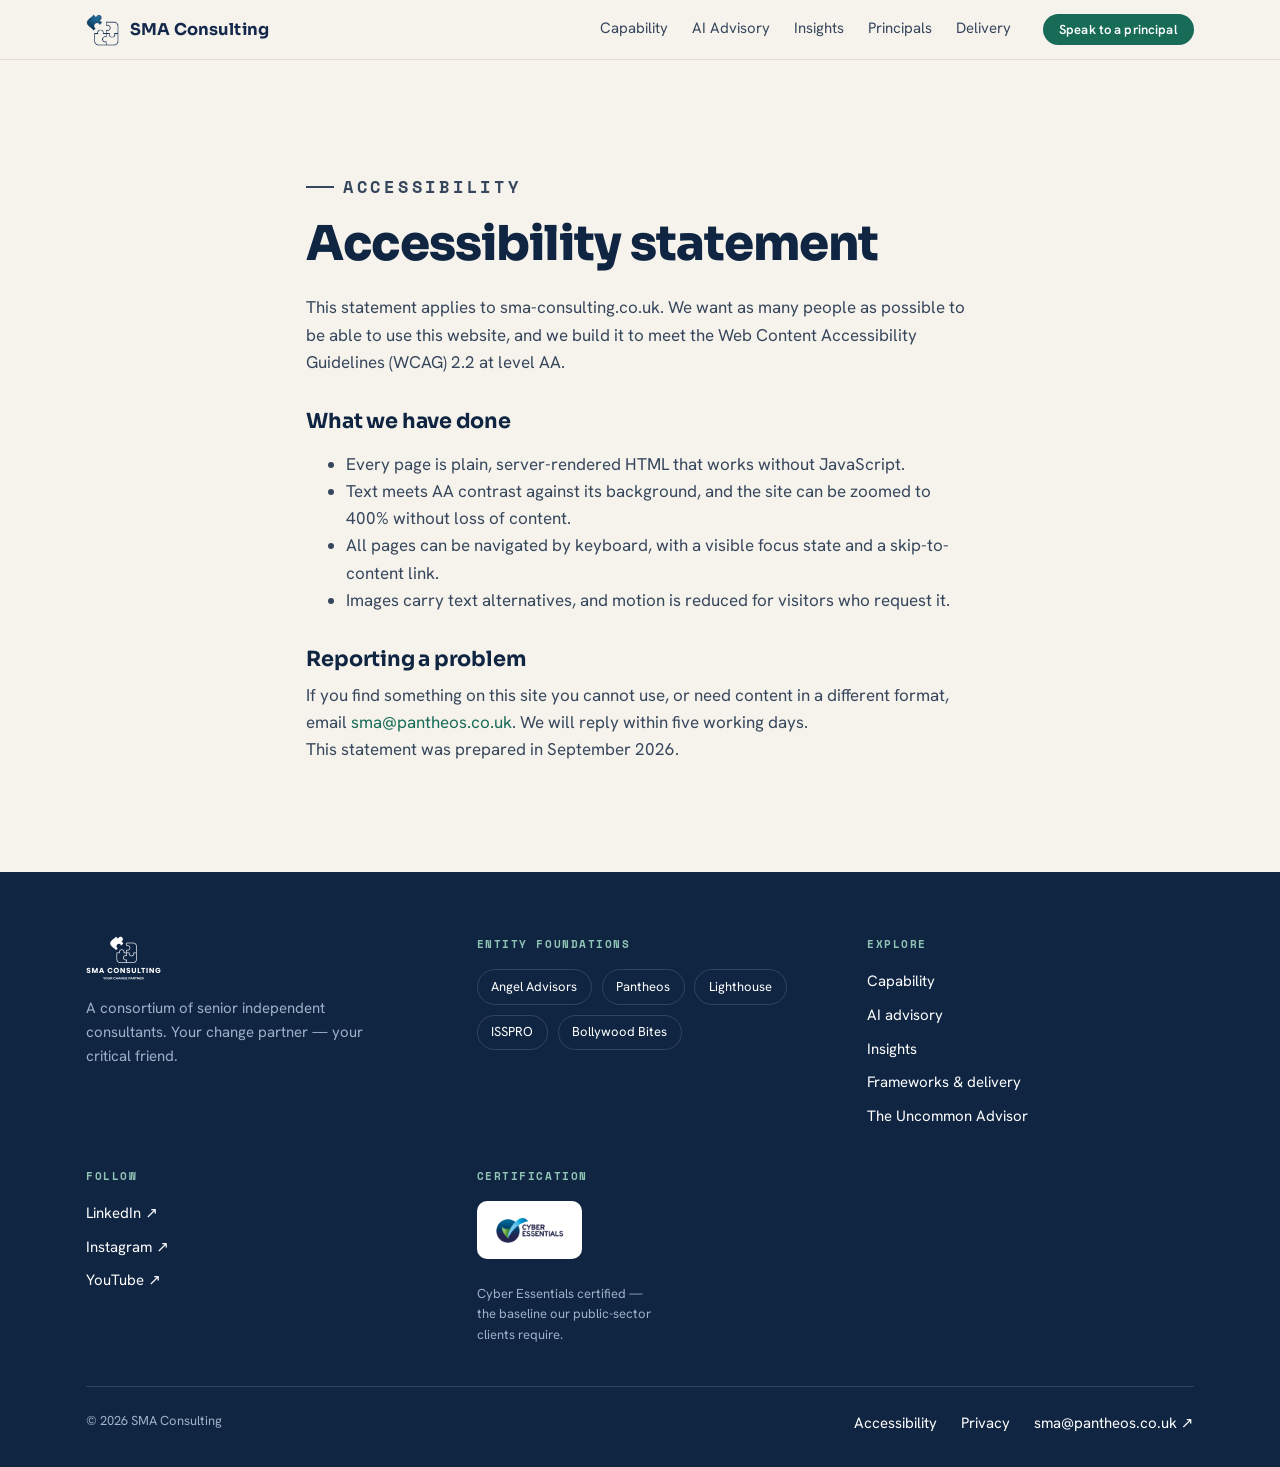
==== accessibility/index.html @ dd4bfb22 "Replace React site with static 2026 build from Claude Design Adds the AI advisory, insights (four ar" ====
<!DOCTYPE html>
<html lang="en-GB">
<head>
<meta charset="utf-8" />
<meta name="viewport" content="width=device-width, initial-scale=1" />
<title>Accessibility statement — SMA Consulting</title>
<meta name="description" content="Accessibility statement for sma-consulting.co.uk." />
<meta name="theme-color" content="#14294B" />
<link rel="canonical" href="https://sma-consulting.co.uk/accessibility/" />
<meta property="og:type" content="website" />
<meta property="og:site_name" content="SMA Consulting" />
<meta property="og:title" content="Accessibility statement — SMA Consulting" />
<meta property="og:description" content="Accessibility statement for sma-consulting.co.uk." />
<meta property="og:url" content="https://sma-consulting.co.uk/accessibility/" />
<meta property="og:image" content="https://sma-consulting.co.uk/assets/og-card.jpg" />
<meta property="og:image:width" content="1200" />
<meta property="og:image:height" content="630" />
<meta name="twitter:card" content="summary_large_image" />
<link rel="icon" type="image/png" sizes="32x32" href="../assets/favicon-32.png" />
<link rel="icon" type="image/png" sizes="512x512" href="../assets/favicon-512.png" />
<link rel="apple-touch-icon" href="../assets/apple-touch-icon.png" />
<link rel="preconnect" href="https://fonts.googleapis.com" />
<link rel="preconnect" href="https://fonts.gstatic.com" crossorigin />
<link rel="stylesheet" href="../styles.css" />
<link rel="stylesheet" href="../site.css" />
</head>
<body>
<a class="skip-link" href="#main">Skip to content</a><header class="site-header">
  <div class="sma-container site-header__inner">
    <a class="brand" href="../"><img src="../assets/logo-mark.webp" alt="" width="220" height="218" /><span>SMA Consulting</span></a>
    <div class="header-right">
      <nav class="nav" aria-label="Primary">
        <a href="../#capability">Capability</a>
        <a href="../ai-advisory/">AI Advisory</a>
        <a href="../insights/">Insights</a>
        <a href="../#principals">Principals</a>
        <a href="../#delivery">Delivery</a>
      </nav>
      <a href="../#contact" class="sma-btn sma-btn--accent sma-btn--sm">Speak to a principal</a>
    </div>
  </div>
</header>
<main id="main">
<section class="section">
  <div class="sma-container narrow legal">
    <p class="sma-eyebrow" style="margin-bottom: var(--space-4);">Accessibility</p>
    <h1 style="font-family: var(--font-display); font-weight: var(--fw-extra); font-size: var(--fs-h1); line-height: 1.12; letter-spacing: var(--ls-tight); color: var(--navy-900); margin: 0 0 var(--space-5);">Accessibility statement</h1>
    <p>This statement applies to sma-consulting.co.uk. We want as many people as possible to be able to use this website, and we build it to meet the Web Content Accessibility Guidelines (WCAG) 2.2 at level AA.</p>
    <h2>What we have done</h2>
    <ul>
      <li>Every page is plain, server-rendered HTML that works without JavaScript.</li>
      <li>Text meets AA contrast against its background, and the site can be zoomed to 400% without loss of content.</li>
      <li>All pages can be navigated by keyboard, with a visible focus state and a skip-to-content link.</li>
      <li>Images carry text alternatives, and motion is reduced for visitors who request it.</li>
    </ul>
    <h2>Reporting a problem</h2>
    <p>If you find something on this site you cannot use, or need content in a different format, email <a href="mailto:sma@pantheos.co.uk">sma@pantheos.co.uk</a>. We will reply within five working days.</p>
    <p>This statement was prepared in September 2026.</p>
  </div>
</section>
</main>
<footer class="site-footer">
  <div class="sma-container">
    <div class="site-footer__cols">
      <div class="footer-brand">
        <img src="../assets/logo-lockup-white.webp" alt="SMA Consulting" width="600" height="352" />
        <p>A consortium of senior independent consultants. Your change partner &mdash; your critical friend.</p>
      </div>
      <div>
        <div class="footer-head">Entity foundations</div>
        <ul class="chips"><li class="chip chip--on-ink">Angel Advisors</li><li class="chip chip--on-ink">Pantheos</li><li class="chip chip--on-ink">Lighthouse</li><li class="chip chip--on-ink">ISSPRO</li><li class="chip chip--on-ink">Bollywood Bites</li></ul>
      </div>
      <div>
        <div class="footer-head">Explore</div>
        <div class="footer-links">
          <a href="../#capability">Capability</a>
          <a href="../ai-advisory/">AI advisory</a>
          <a href="../insights/">Insights</a>
          <a href="../#delivery">Frameworks &amp; delivery</a>
          <a href="../#podcast">The Uncommon Advisor</a>
        </div>
      </div>
      <div>
        <div class="footer-head">Follow</div>
        <div class="footer-links">
          <a href="https://www.linkedin.com/company/sma-consulting-uk" target="_blank" rel="noopener">LinkedIn &#8599;</a>
          <a href="https://www.instagram.com/sma_consulting_uk/" target="_blank" rel="noopener">Instagram &#8599;</a>
          <a href="https://youtu.be/3t0z7GjU358" target="_blank" rel="noopener">YouTube &#8599;</a>
        </div>
      </div>
      <div>
        <div class="footer-head">Certification</div>
        <div class="cert-plate"><img src="../assets/cyber-essentials.webp" alt="Cyber Essentials certified" width="420" height="199" /></div>
        <p class="cert-note">Cyber Essentials certified &mdash; the baseline our public-sector clients require.</p>
      </div>
    </div>
    <div class="site-footer__base">
      <span>&copy; 2026 SMA Consulting</span>
      <div class="footer-links" style="flex-direction: row; gap: var(--space-5);">
        <a href="../accessibility/">Accessibility</a>
        <a href="../privacy/">Privacy</a>
        <a href="mailto:sma@pantheos.co.uk">sma@pantheos.co.uk &#8599;</a>
      </div>
    </div>
  </div>
</footer>
</body>
</html>
---- styles.css ----
/* ============================================================
   SMA CONSULTING — stylesheet entry point
   Links fonts + design-system tokens. Imports only.
   ============================================================ */

@import url("https://fonts.googleapis.com/css2?family=Hanken+Grotesk:wght@400;500;600;700;800&family=Sora:wght@400;500;600;700;800&family=Space+Mono:wght@400;700&display=swap");

@import "tokens/colors.css";
@import "tokens/typography.css";
@import "tokens/spacing.css";
@import "tokens/base.css";
@import "tokens/components.css";
---- site.css ----
/* ============================================================
   SMA CONSULTING — page layout
   Component classes live in tokens/components.css.
   This file carries page-level structure only.
   ============================================================ */

html { scroll-behavior: smooth; }
body { background: var(--surface-page); color: var(--text-body); font-family: var(--font-body); margin: 0; }

a { color: var(--text-link); }
a:hover { color: var(--accent-hover); }

:focus-visible { outline: none; box-shadow: var(--focus-ring); border-radius: 4px; }

.skip-link {
  position: absolute; left: -9999px; top: 0; z-index: 200;
  background: var(--navy-900); color: #fff; padding: 0.8rem 1.2rem;
  font-size: var(--fs-body-sm); border-radius: 0 0 8px 0;
}
.skip-link:focus { left: 0; color: #fff; }

/* ---------------- Header ---------------- */
.site-header {
  position: sticky; top: 0; z-index: 60;
  background: rgba(246, 243, 236, 0.93);
  backdrop-filter: blur(10px);
  border-bottom: 1px solid var(--border);
}
.site-header__inner {
  display: flex; align-items: center; justify-content: space-between;
  gap: var(--space-5); flex-wrap: wrap;
  padding-top: 0.85rem; padding-bottom: 0.85rem;
}
.brand { display: flex; align-items: center; gap: 0.7rem; text-decoration: none; }
.brand img { height: 32px; width: auto; }
.brand span {
  font-family: var(--font-display); font-weight: var(--fw-bold);
  font-size: 1.02rem; letter-spacing: 0.01em; color: var(--navy-800);
}
.header-right { display: flex; align-items: center; gap: var(--space-6); flex-wrap: wrap; }
.nav { display: flex; gap: var(--space-5); flex-wrap: wrap; font-size: var(--fs-body-sm); }
.nav a {
  color: var(--text-body); text-decoration: none;
  padding-bottom: 2px; border-bottom: 1px solid transparent;
  transition: color var(--dur-fast) var(--ease-std), border-color var(--dur-fast) var(--ease-std);
}
.nav a:hover { color: var(--navy-800); border-bottom-color: var(--accent); }
.nav a[aria-current] { color: var(--navy-800); font-weight: var(--fw-semibold); border-bottom-color: var(--accent); }

/* ---------------- Sections ---------------- */
.section { padding-block: var(--section-y); }
.section--tint { background: var(--surface-section); border-top: 1px solid var(--border); border-bottom: 1px solid var(--border); }
.section--rule { border-bottom: 1px solid var(--border); }
.section--ink { color: var(--text-on-ink); }
.ink-bg { background: radial-gradient(120% 90% at 50% 0%, #17335c 0%, var(--navy-900) 62%); }
.ink-bg--hero { background: radial-gradient(120% 95% at 72% 0%, #17335c 0%, var(--navy-900) 60%); }
.ink-bg--podcast { background: radial-gradient(110% 90% at 20% 0%, #17335c 0%, var(--navy-900) 65%); }

.section--ink h1, .section--ink h2 { color: #fff; }
.on-ink-muted { color: var(--text-on-ink-muted); }

/* ---------------- Hero ---------------- */
.hero { position: relative; overflow: hidden; padding-block: clamp(3.5rem, 2rem + 6vw, 7rem); }
.hero__watermark {
  position: absolute; right: -60px; top: 50%; transform: translateY(-50%);
  width: min(420px, 38vw); opacity: 0.06; pointer-events: none;
}
.hero__inner { position: relative; }
.hero h1 {
  font-family: var(--font-display); font-weight: var(--fw-extra);
  font-size: var(--fs-display-2); line-height: 1.05; letter-spacing: var(--ls-tight);
  color: #fff; margin: 0 0 var(--space-5); max-width: 16ch;
}
.hero__lead { font-size: var(--fs-lead); line-height: 1.5; max-width: 58ch; margin: 0 0 var(--space-7); }
.hero__actions { display: flex; flex-wrap: wrap; gap: var(--space-4); margin-bottom: clamp(2.5rem, 2rem + 3vw, 4rem); }
.hero__stats {
  display: grid; grid-template-columns: repeat(auto-fit, minmax(160px, 1fr));
  gap: var(--space-6); border-top: 1px solid var(--border-on-ink); padding-top: var(--space-6);
}

/* ---------------- Generic grids ---------------- */
.grid { display: grid; gap: var(--space-5); }
.grid--2 { grid-template-columns: repeat(auto-fit, minmax(300px, 1fr)); gap: var(--space-7) var(--space-9); }
.grid--cards { grid-template-columns: repeat(auto-fit, minmax(290px, 1fr)); }
.grid--cards-sm { grid-template-columns: repeat(auto-fit, minmax(250px, 1fr)); }
.grid--people { grid-template-columns: repeat(auto-fit, minmax(240px, 1fr)); }
.grid--four { grid-template-columns: repeat(auto-fit, minmax(230px, 1fr)); }
.align-center { align-items: center; }
.align-start { align-items: start; }

h2.section-title {
  font-family: var(--font-display); font-weight: var(--fw-bold);
  line-height: 1.15; letter-spacing: var(--ls-snug); color: var(--navy-900); margin: 0;
}
.section-head__lead { font-size: var(--fs-body); line-height: var(--lh-body); margin: 0; }
.head-row {
  display: flex; flex-wrap: wrap; align-items: flex-end;
  justify-content: space-between; gap: var(--space-5); margin-bottom: var(--space-7);
}

/* ---------------- Chips ---------------- */
.chips { list-style: none; margin: 0; padding: 0; display: flex; flex-wrap: wrap; gap: 0.6rem; }
.chip {
  font-family: var(--font-mono); font-size: 0.72rem; letter-spacing: 0.1em;
  text-transform: uppercase; color: var(--navy-800);
  border: 1px solid var(--border-strong); border-radius: var(--radius-pill);
  padding: 0.45rem 0.9rem;
}
.chip--card { background: var(--white); border-color: var(--border-card); letter-spacing: 0.08em; padding: 0.45rem 0.95rem; }
.chip--on-ink { color: #fff; border-color: var(--border-on-ink); font-family: var(--font-body); font-size: var(--fs-caption); text-transform: none; letter-spacing: 0; padding: 0.4rem 0.85rem; }

/* ---------------- Principals ---------------- */
.sma-principal__photo { aspect-ratio: 1 / 1; }

/* ---------------- Podcast ---------------- */
.podcast__hosts { display: flex; }
.podcast__host {
  width: 42px; height: 42px; border-radius: 50%;
  border: 2px solid var(--navy-900); background-color: var(--navy-700);
  background-size: cover; background-position: center top;
}
.podcast__host + .podcast__host { margin-left: -12px; }
.episode {
  display: grid; grid-template-columns: 132px 1fr; gap: var(--space-5);
  align-items: start; text-decoration: none;
  background: rgba(255, 255, 255, 0.05);
  border: 1px solid var(--border-on-ink); border-radius: var(--radius-lg);
  padding: var(--space-4);
  transition: background var(--dur) var(--ease-out), transform var(--dur) var(--ease-out);
}
.episode:hover { background: rgba(255, 255, 255, 0.1); transform: translateY(-3px); }
.episode__thumb { width: 100%; aspect-ratio: 16 / 9; border-radius: 10px; background: var(--navy-700); object-fit: cover; display: block; }
.episode__meta {
  display: flex; justify-content: space-between; gap: var(--space-4);
  font-family: var(--font-mono); font-size: 0.68rem; letter-spacing: 0.12em;
  text-transform: uppercase; color: var(--teal-300);
}
.episode__title { font-family: var(--font-display); font-size: 1.12rem; font-weight: var(--fw-bold); color: #fff; line-height: 1.25; }
@media (max-width: 560px) {
  .episode { grid-template-columns: 1fr; }
}

/* ---------------- Framework register ---------------- */
.fw-group__head {
  display: flex; align-items: baseline; justify-content: space-between;
  gap: var(--space-4); border-bottom: 1px solid var(--border-card); padding-bottom: var(--space-3);
}
.fw-group__label { font-family: var(--font-mono); font-size: 0.7rem; font-weight: var(--fw-bold); letter-spacing: 0.14em; text-transform: uppercase; color: var(--accent); }
.fw-group__count { font-family: var(--font-mono); font-size: 0.7rem; color: var(--text-faint); }
.fw-list { list-style: none; margin: 0; padding: 0; display: flex; flex-direction: column; gap: var(--space-4); }
.fw-list li { display: flex; flex-direction: column; gap: 3px; }
.fw-name { font-family: var(--font-display); font-size: 1rem; font-weight: var(--fw-semibold); color: var(--navy-900); }
.fw-contract { font-size: var(--fs-caption); color: var(--text-body); line-height: 1.45; }
.fw-ref { font-family: var(--font-mono); font-size: 0.72rem; letter-spacing: 0.08em; color: var(--text-muted); }

.stat-band {
  display: flex; flex-wrap: wrap; gap: var(--space-6) var(--space-8); align-items: baseline;
  background: var(--surface-tint); border-radius: var(--radius-lg);
  padding: var(--space-5) var(--space-6); margin-bottom: var(--space-7);
}
.stat-band .sma-stat__figure { font-size: 2.4rem; }

/* ---------------- Impact filter ---------------- */
.filters { display: flex; flex-wrap: wrap; gap: 0.5rem; margin-bottom: var(--space-6); }
.filter {
  font-family: var(--font-mono); font-size: 0.7rem; letter-spacing: 0.1em; text-transform: uppercase;
  cursor: pointer; padding: 0.5rem 0.95rem; border-radius: var(--radius-pill);
  border: 1px solid var(--border-strong); background: transparent; color: var(--text-body);
  transition: all var(--dur-fast) var(--ease-out);
}
.filter:hover { border-color: var(--navy-800); color: var(--navy-800); }
.filter[aria-pressed="true"] { border-color: var(--navy-800); background: var(--navy-800); color: #fff; }
.impact-card__top { display: flex; align-items: center; justify-content: space-between; gap: var(--space-4); }
.impact-card__kpi { font-family: var(--font-display); font-size: 1.3rem; font-weight: var(--fw-extra); color: var(--accent); letter-spacing: -0.02em; white-space: nowrap; }
.impact-card h3 { font-family: var(--font-display); font-size: 1.1rem; font-weight: var(--fw-bold); color: var(--navy-900); margin: 0; }
.impact-card p { font-size: var(--fs-body-sm); line-height: 1.6; color: var(--text-body); margin: 0; }
[hidden] { display: none !important; }

/* ---------------- Contact panel ---------------- */
.contact-panel { display: flex; flex-direction: column; border: 1px solid var(--border-on-ink); border-radius: var(--radius-lg); overflow: hidden; }
.contact-panel__row {
  display: flex; justify-content: space-between; gap: var(--space-5);
  padding: var(--space-4) var(--space-5); font-size: var(--fs-body-sm);
}
.contact-panel__row + .contact-panel__row { border-top: 1px solid var(--border-on-ink); }
.contact-panel__row strong { color: #fff; }

/* ---------------- Footer ---------------- */
.site-footer { background: var(--navy-900); color: var(--text-on-ink); padding-top: var(--space-9); padding-bottom: var(--space-6); }
.site-footer__cols {
  display: grid; grid-template-columns: repeat(auto-fit, minmax(230px, 1fr));
  gap: var(--space-7) var(--space-9); padding-bottom: var(--space-7);
  border-bottom: 1px solid var(--border-on-ink);
}
.footer-brand { display: flex; flex-direction: column; gap: var(--space-4); align-items: flex-start; }
.footer-brand img { height: 44px; width: auto; }
.footer-brand p { font-size: var(--fs-body-sm); line-height: 1.6; color: var(--text-on-ink-muted); margin: 0; max-width: 36ch; }
.footer-head {
  font-family: var(--font-mono); font-size: 0.68rem; font-weight: var(--fw-bold);
  letter-spacing: 0.14em; text-transform: uppercase; color: var(--teal-300); margin-bottom: var(--space-4);
}
.footer-links { display: flex; flex-direction: column; gap: 0.6rem; font-size: var(--fs-body-sm); }
.footer-links a { color: #fff; text-decoration: none; }
.footer-links a:hover { color: var(--teal-300); }
.cert-plate { background: #fff; border-radius: 10px; padding: 0.7rem 0.9rem; display: inline-block; }
.cert-plate img { height: 36px; width: auto; display: block; }
.cert-note { font-size: var(--fs-caption); color: var(--text-on-ink-muted); margin: var(--space-4) 0 0; max-width: 28ch; }
.site-footer__base {
  display: flex; flex-wrap: wrap; justify-content: space-between; gap: var(--space-4);
  padding-top: var(--space-5); font-size: var(--fs-caption); color: var(--text-on-ink-muted);
}
.site-footer__base a { color: #fff; text-decoration: none; }
.site-footer__base a:hover { color: var(--teal-300); }

/* ---------------- AI advisory page ---------------- */
.credibility {
  display: flex; flex-wrap: wrap; align-items: center; gap: 0.75rem var(--space-6);
  padding-top: 1.15rem; padding-bottom: 1.15rem;
  font-family: var(--font-mono); font-size: 0.7rem; letter-spacing: 0.11em;
  text-transform: uppercase; color: var(--text-muted);
}
.credibility .sep { color: var(--accent); }
.steps { list-style: none; margin: 0; padding: 0; display: grid; grid-template-columns: repeat(auto-fit, minmax(260px, 1fr)); gap: var(--space-6) var(--space-7); }
.step { display: flex; flex-direction: column; gap: 0.85rem; padding-top: var(--space-4); border-top: 2px solid var(--navy-800); }
.step--last { border-top-color: var(--accent); }
.step__no { font-family: var(--font-mono); font-size: var(--fs-caption); font-weight: var(--fw-bold); letter-spacing: 0.12em; color: var(--steel-500); }
.step--last .step__no { color: var(--accent); }
.step h3 { font-family: var(--font-display); font-size: 1.2rem; font-weight: var(--fw-bold); color: var(--navy-900); margin: 0; }
.step p { font-size: var(--fs-body-sm); line-height: 1.6; color: var(--text-body); margin: 0; }

.price-table { border-top: 1px solid var(--border-strong); }
.price-row {
  display: flex; flex-wrap: wrap; align-items: baseline; gap: 0.4rem var(--space-6);
  padding-block: var(--space-5); border-bottom: 1px solid var(--border);
}
.price-row__name { flex: 1 1 240px; font-family: var(--font-display); font-size: 1.1rem; font-weight: var(--fw-semibold); color: var(--navy-900); }
.price-row__desc { flex: 2 1 300px; font-size: var(--fs-body-sm); line-height: 1.55; color: var(--text-body); }
.price-row__fig { flex: 0 0 auto; margin-left: auto; font-family: var(--font-mono); font-size: var(--fs-body-sm); color: var(--accent); text-align: right; }

.faq { border-top: 1px solid var(--border-strong); }
.faq details { border-bottom: 1px solid var(--border); padding-block: var(--space-4); }
.faq summary {
  cursor: pointer; display: flex; justify-content: space-between; align-items: center; gap: var(--space-4);
  font-family: var(--font-display); font-size: 1.02rem; font-weight: var(--fw-semibold); color: var(--navy-900);
  list-style: none;
}
.faq summary::-webkit-details-marker { display: none; }
.faq summary .pm { font-family: var(--font-mono); font-size: 1.1rem; color: var(--accent); flex: none; }
.faq summary .pm::after { content: "+"; }
.faq details[open] summary .pm::after { content: "\2013"; }
.faq p { margin: var(--space-3) 0 0; font-size: var(--fs-body-sm); line-height: 1.65; color: var(--text-body); max-width: 62ch; }

.govern-band { display: grid; grid-template-columns: repeat(auto-fit, minmax(260px, 1fr)); gap: var(--space-5) var(--space-7); align-items: center; }

/* ---------------- Insights ---------------- */
.article-card { display: flex; flex-direction: column; gap: var(--space-4); padding: var(--space-6); text-decoration: none; }
.article-card__meta {
  display: flex; align-items: center; gap: var(--space-4);
  font-family: var(--font-mono); font-size: 0.68rem; letter-spacing: 0.12em; text-transform: uppercase;
}
.article-card__kind { color: var(--accent); }
.article-card__date, .article-card__read { color: var(--text-faint); }
.article-card__read { margin-left: auto; }
.article-card h2 { font-family: var(--font-display); font-size: 1.32rem; font-weight: var(--fw-bold); line-height: 1.25; letter-spacing: -0.015em; color: var(--navy-900); margin: 0; }
.article-card p { font-size: var(--fs-body-sm); line-height: 1.6; color: var(--text-body); margin: 0; }
.article-card__authors { font-size: var(--fs-caption); color: var(--text-muted); margin: 0; }
.article-card__foot {
  display: flex; align-items: center; gap: var(--space-5); margin-top: auto;
  padding-top: var(--space-4); border-top: 1px solid var(--border-card);
  font-size: var(--fs-body-sm); font-weight: var(--fw-semibold); color: var(--accent);
}

.prose { max-width: 720px; }
.prose h1 {
  font-family: var(--font-display); font-weight: var(--fw-extra); font-size: var(--fs-h1);
  line-height: 1.12; letter-spacing: var(--ls-tight); color: var(--navy-900); margin: 0 0 var(--space-4);
}
.prose h2 {
  font-family: var(--font-display); font-size: 1.22rem; font-weight: var(--fw-bold);
  line-height: 1.3; letter-spacing: -0.01em; color: var(--navy-900); margin: 2.4rem 0 0.9rem;
}
.prose p { font-size: 1.02rem; line-height: 1.75; color: var(--ink-700); margin: 0 0 1.1rem; text-wrap: pretty; }
.prose li { font-size: 1.02rem; line-height: 1.7; color: var(--ink-700); margin: 0 0 0.5rem; padding-left: 1.3rem; border-left: 2px solid var(--accent); list-style: none; }
.prose ul { margin: 0 0 1.1rem; padding: 0; display: flex; flex-direction: column; gap: 0.2rem; }
.prose .ref { font-size: 0.86rem; line-height: 1.6; color: var(--text-muted); margin: 0 0 0.6rem; padding-left: 1.6rem; text-indent: -1.6rem; }
.article-head__series { font-size: var(--fs-lead); line-height: 1.5; color: var(--text-body); margin: 0 0 var(--space-5); }
.article-head__authors { font-size: var(--fs-body-sm); color: var(--text-muted); margin: 0 0 var(--space-6); padding-bottom: var(--space-6); border-bottom: 1px solid var(--border-strong); }
.back-link {
  display: inline-block; font-family: var(--font-mono); font-size: 0.7rem;
  letter-spacing: 0.12em; text-transform: uppercase; color: var(--text-muted);
  text-decoration: none; margin-bottom: var(--space-6);
}
.back-link:hover { color: var(--accent); }
.episode-cta { margin-top: var(--space-8); display: flex; flex-wrap: wrap; align-items: center; justify-content: space-between; gap: var(--space-4); }
.episode-cta p { font-size: var(--fs-body-sm); color: var(--teal-800); margin: 0; max-width: 40ch; }

/* ---------------- Legal / 404 ---------------- */
.narrow { max-width: var(--container-narrow); }
.legal h2 { font-family: var(--font-display); font-size: 1.3rem; font-weight: var(--fw-bold); color: var(--navy-900); margin: 2rem 0 0.6rem; }
.legal p, .legal li { font-size: var(--fs-body); line-height: var(--lh-body); color: var(--ink-700); }

@media (prefers-reduced-motion: reduce) {
  html { scroll-behavior: auto; }
  *, *::before, *::after { transition-duration: 0.001ms !important; animation-duration: 0.001ms !important; }
}
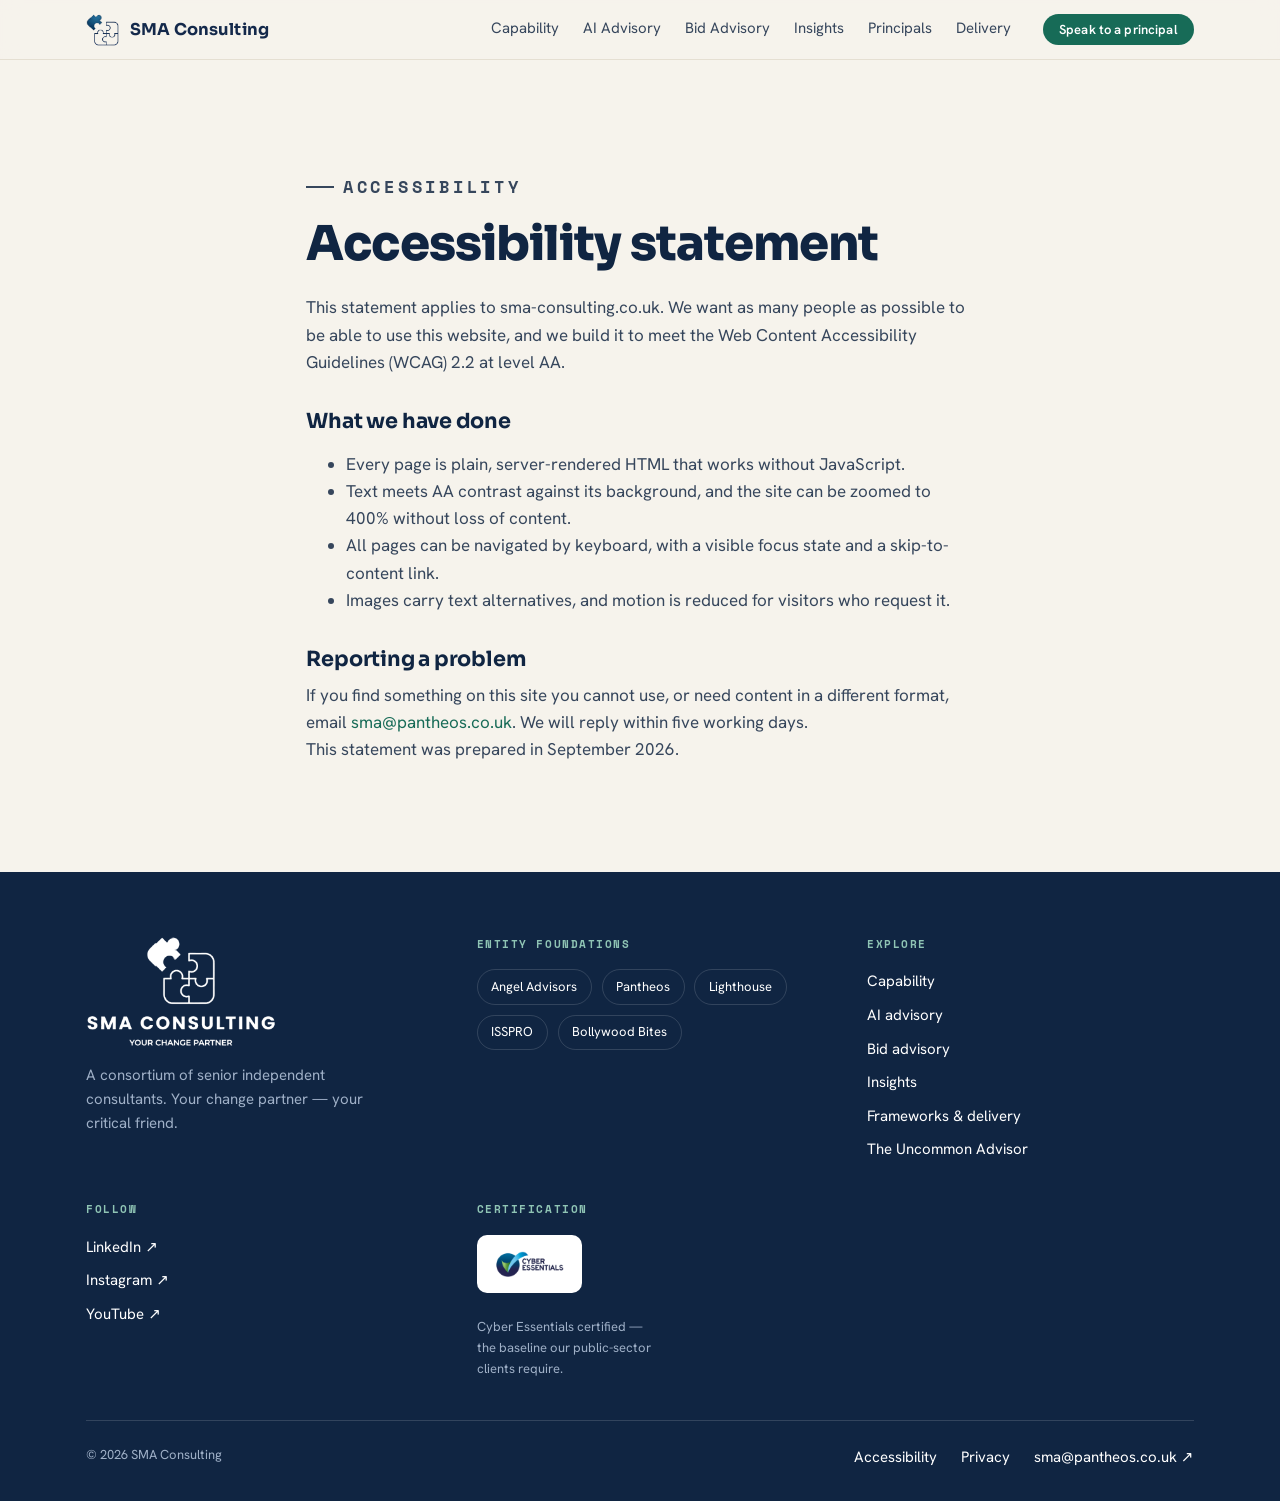
==== commit 8582c949: "Add Bid & Tender Advisory page and move homepage to seven service lines - New /bid-advisory/ page, b" ====
--- a/accessibility/index.html
+++ b/accessibility/index.html
@@ -32,6 +32,7 @@
       <nav class="nav" aria-label="Primary">
         <a href="../#capability">Capability</a>
         <a href="../ai-advisory/">AI Advisory</a>
+        <a href="../bid-advisory/">Bid Advisory</a>
         <a href="../insights/">Insights</a>
         <a href="../#principals">Principals</a>
         <a href="../#delivery">Delivery</a>
@@ -75,6 +76,7 @@
         <div class="footer-links">
           <a href="../#capability">Capability</a>
           <a href="../ai-advisory/">AI advisory</a>
+          <a href="../bid-advisory/">Bid advisory</a>
           <a href="../insights/">Insights</a>
           <a href="../#delivery">Frameworks &amp; delivery</a>
           <a href="../#podcast">The Uncommon Advisor</a>
--- a/site.css
+++ b/site.css
@@ -4,7 +4,7 @@
    This file carries page-level structure only.
    ============================================================ */
 
-html { scroll-behavior: smooth; }
+html { scroll-behavior: smooth; scroll-padding-top: 76px; }
 body { background: var(--surface-page); color: var(--text-body); font-family: var(--font-body); margin: 0; }
 
 a { color: var(--text-link); }
@@ -46,6 +46,36 @@
 }
 .nav a:hover { color: var(--navy-800); border-bottom-color: var(--accent); }
 .nav a[aria-current] { color: var(--navy-800); font-weight: var(--fw-semibold); border-bottom-color: var(--accent); }
+
+/* Mobile and tablet header (below 1100px, where six nav items stop fitting):
+   brand and call to action on one row, nav as a single swipeable row beneath,
+   so the sticky header stays compact. */
+@media (max-width: 1099px) {
+  html { scroll-padding-top: 112px; }
+  .site-header__inner { gap: 0.6rem var(--space-3); padding-top: 0.6rem; padding-bottom: 0.5rem; }
+  .header-right { display: contents; }
+  .brand { gap: 0.5rem; }
+  .brand img { height: 28px; }
+  .brand span { font-size: 0.95rem; }
+  .header-right > .sma-btn { padding: 0.5em 0.85em; font-size: 0.75rem; }
+  .nav {
+    order: 3; flex: 1 0 100%; flex-wrap: nowrap; gap: var(--space-5);
+    overflow-x: auto; scrollbar-width: none; -webkit-overflow-scrolling: touch;
+    -webkit-mask-image: linear-gradient(to right, #000 calc(100% - 28px), transparent);
+    mask-image: linear-gradient(to right, #000 calc(100% - 28px), transparent);
+    margin-inline: calc(-1 * var(--gutter, 20px)); padding-inline: var(--gutter, 20px);
+  }
+  .nav::-webkit-scrollbar { display: none; }
+  .nav a { flex: none; padding-block: 0.35rem 0.25rem; }
+}
+@media (max-width: 374px) {
+  .brand span { display: none; }
+}
+@media (max-width: 480px) {
+  .sma-btn--lg { white-space: normal; max-width: 100%; }
+  .footer-links a { overflow-wrap: anywhere; }
+  .contact-panel__row strong { overflow-wrap: anywhere; }
+}
 
 /* ---------------- Sections ---------------- */
 .section { padding-block: var(--section-y); }
@@ -74,18 +104,22 @@
 .hero__lead { font-size: var(--fs-lead); line-height: 1.5; max-width: 58ch; margin: 0 0 var(--space-7); }
 .hero__actions { display: flex; flex-wrap: wrap; gap: var(--space-4); margin-bottom: clamp(2.5rem, 2rem + 3vw, 4rem); }
 .hero__stats {
-  display: grid; grid-template-columns: repeat(auto-fit, minmax(160px, 1fr));
+  display: grid; grid-template-columns: repeat(auto-fit, minmax(min(160px, 100%), 1fr));
   gap: var(--space-6); border-top: 1px solid var(--border-on-ink); padding-top: var(--space-6);
 }
 
 /* ---------------- Generic grids ---------------- */
 .grid { display: grid; gap: var(--space-5); }
-.grid--2 { grid-template-columns: repeat(auto-fit, minmax(300px, 1fr)); gap: var(--space-7) var(--space-9); }
-.grid--cards { grid-template-columns: repeat(auto-fit, minmax(290px, 1fr)); }
-.grid--cards-sm { grid-template-columns: repeat(auto-fit, minmax(250px, 1fr)); }
-.grid--people { grid-template-columns: repeat(auto-fit, minmax(240px, 1fr)); }
-.grid--four { grid-template-columns: repeat(auto-fit, minmax(230px, 1fr)); }
+.grid--2 { grid-template-columns: repeat(auto-fit, minmax(min(300px, 100%), 1fr)); gap: var(--space-7) var(--space-9); }
+.grid--cards { grid-template-columns: repeat(auto-fit, minmax(min(290px, 100%), 1fr)); }
+.grid--cards-sm { grid-template-columns: repeat(auto-fit, minmax(min(250px, 100%), 1fr)); }
+.grid--people { grid-template-columns: repeat(auto-fit, minmax(min(240px, 100%), 1fr)); }
+.grid--four { grid-template-columns: repeat(auto-fit, minmax(min(230px, 100%), 1fr)); }
 .align-center { align-items: center; }
+.teaser-grid { grid-template-columns: repeat(2, minmax(0, 1fr)); gap: var(--space-4); }
+@media (max-width: 420px) { .teaser-grid { grid-template-columns: 1fr; } }
+/* Seven pillars plus the CTA card: let the CTA fill the last row when the grid has three columns. */
+@media (min-width: 996px) { .capability-cta { grid-column: span 2; } }
 .align-start { align-items: start; }
 
 h2.section-title {
@@ -138,6 +172,7 @@
 .episode__title { font-family: var(--font-display); font-size: 1.12rem; font-weight: var(--fw-bold); color: #fff; line-height: 1.25; }
 @media (max-width: 560px) {
   .episode { grid-template-columns: 1fr; }
+  .hero__watermark { display: none; }
 }
 
 /* ---------------- Framework register ---------------- */
@@ -188,12 +223,12 @@
 /* ---------------- Footer ---------------- */
 .site-footer { background: var(--navy-900); color: var(--text-on-ink); padding-top: var(--space-9); padding-bottom: var(--space-6); }
 .site-footer__cols {
-  display: grid; grid-template-columns: repeat(auto-fit, minmax(230px, 1fr));
+  display: grid; grid-template-columns: repeat(auto-fit, minmax(min(230px, 100%), 1fr));
   gap: var(--space-7) var(--space-9); padding-bottom: var(--space-7);
   border-bottom: 1px solid var(--border-on-ink);
 }
 .footer-brand { display: flex; flex-direction: column; gap: var(--space-4); align-items: flex-start; }
-.footer-brand img { height: 44px; width: auto; }
+.footer-brand img { width: 190px; height: auto; }
 .footer-brand p { font-size: var(--fs-body-sm); line-height: 1.6; color: var(--text-on-ink-muted); margin: 0; max-width: 36ch; }
 .footer-head {
   font-family: var(--font-mono); font-size: 0.68rem; font-weight: var(--fw-bold);
@@ -220,7 +255,7 @@
   text-transform: uppercase; color: var(--text-muted);
 }
 .credibility .sep { color: var(--accent); }
-.steps { list-style: none; margin: 0; padding: 0; display: grid; grid-template-columns: repeat(auto-fit, minmax(260px, 1fr)); gap: var(--space-6) var(--space-7); }
+.steps { list-style: none; margin: 0; padding: 0; display: grid; grid-template-columns: repeat(auto-fit, minmax(min(260px, 100%), 1fr)); gap: var(--space-6) var(--space-7); }
 .step { display: flex; flex-direction: column; gap: 0.85rem; padding-top: var(--space-4); border-top: 2px solid var(--navy-800); }
 .step--last { border-top-color: var(--accent); }
 .step__no { font-family: var(--font-mono); font-size: var(--fs-caption); font-weight: var(--fw-bold); letter-spacing: 0.12em; color: var(--steel-500); }
@@ -250,7 +285,7 @@
 .faq details[open] summary .pm::after { content: "\2013"; }
 .faq p { margin: var(--space-3) 0 0; font-size: var(--fs-body-sm); line-height: 1.65; color: var(--text-body); max-width: 62ch; }
 
-.govern-band { display: grid; grid-template-columns: repeat(auto-fit, minmax(260px, 1fr)); gap: var(--space-5) var(--space-7); align-items: center; }
+.govern-band { display: grid; grid-template-columns: repeat(auto-fit, minmax(min(260px, 100%), 1fr)); gap: var(--space-5) var(--space-7); align-items: center; }
 
 /* ---------------- Insights ---------------- */
 .article-card { display: flex; flex-direction: column; gap: var(--space-4); padding: var(--space-6); text-decoration: none; }
